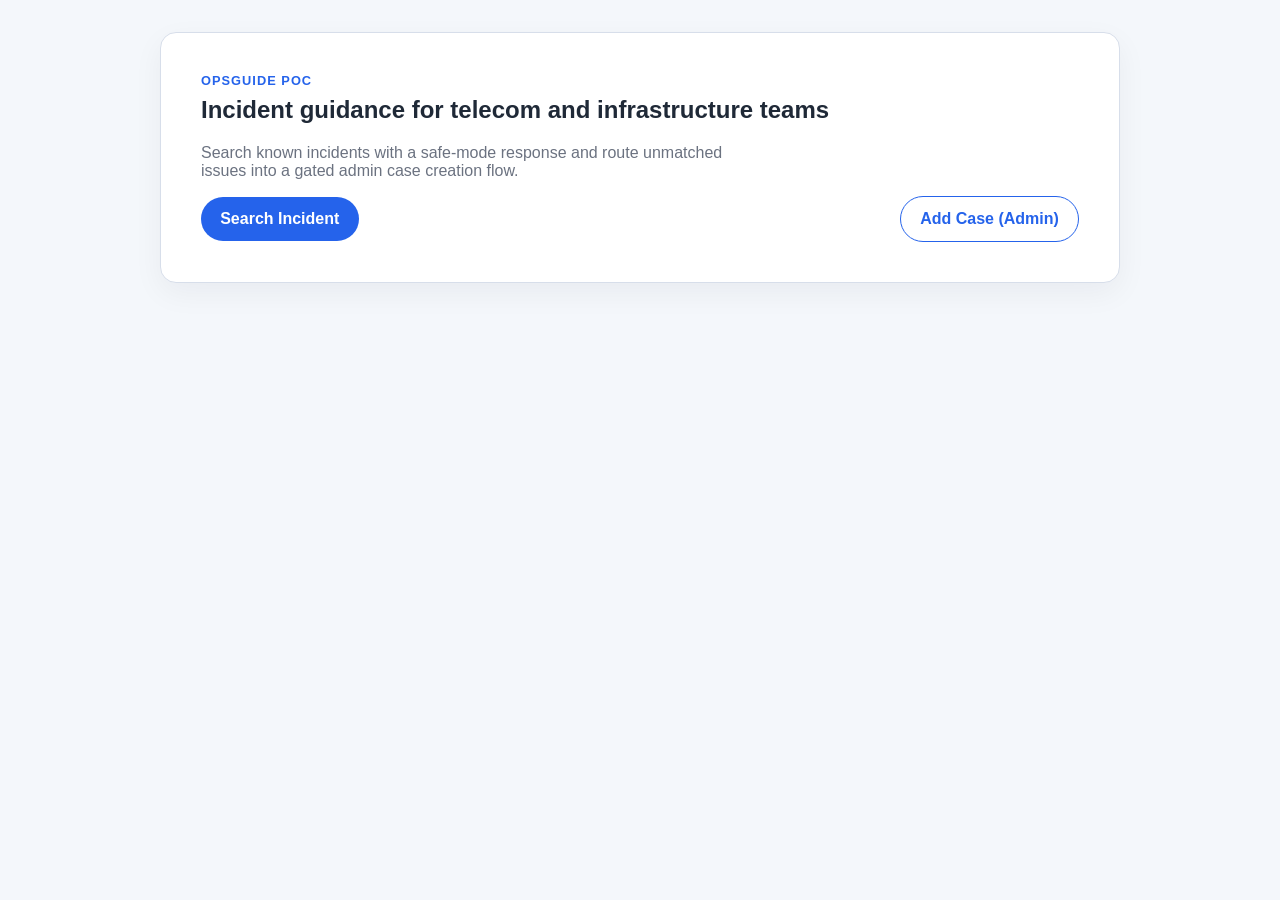
==== web/index.html @ ff8f94e8 "Add OpsGuide static web POC" ====
<!DOCTYPE html>
<html lang="en">
  <head>
    <meta charset="UTF-8" />
    <meta name="viewport" content="width=device-width, initial-scale=1.0" />
    <title>OpsGuide POC</title>
    <link rel="stylesheet" href="styles.css" />
  </head>
  <body>
    <main class="container">
      <section class="card hero">
        <p class="eyebrow">OpsGuide POC</p>
        <h1>Incident guidance for telecom and infrastructure teams</h1>
        <p class="lead">
          Search known incidents with a safe-mode response and route unmatched issues
          into a gated admin case creation flow.
        </p>
        <div class="actions">
          <a class="button" href="search.html">Search Incident</a>
          <a class="button button-secondary" href="add-case.html">Add Case (Admin)</a>
        </div>
      </section>
    </main>
  </body>
</html>
---- web/styles.css ----
:root {
  color-scheme: light;
  --bg: #f4f7fb;
  --surface: #ffffff;
  --text: #1f2937;
  --muted: #6b7280;
  --border: #d7deea;
  --primary: #2563eb;
  --primary-dark: #1d4ed8;
  --confirmed: #15803d;
  --possible: #c2410c;
  --none: #b91c1c;
}

* {
  box-sizing: border-box;
}

body {
  margin: 0;
  font-family: Arial, Helvetica, sans-serif;
  background: var(--bg);
  color: var(--text);
}

.container {
  width: min(960px, calc(100% - 2rem));
  margin: 0 auto;
  padding: 2rem 0 3rem;
}

.card {
  background: var(--surface);
  border: 1px solid var(--border);
  border-radius: 16px;
  padding: 1.5rem;
  box-shadow: 0 10px 30px rgba(15, 23, 42, 0.05);
  margin-bottom: 1.5rem;
}

.hero {
  padding: 2.5rem;
}

.page-header,
.result-header,
.actions {
  display: flex;
  justify-content: space-between;
  align-items: center;
  gap: 1rem;
  flex-wrap: wrap;
}

.eyebrow {
  text-transform: uppercase;
  letter-spacing: 0.08em;
  font-size: 0.8rem;
  color: var(--primary);
  font-weight: 700;
  margin: 0 0 0.5rem;
}

h1,
h2,
h3,
p {
  margin-top: 0;
}

.lead,
.notice {
  color: var(--muted);
  max-width: 60ch;
}

.stack-lg {
  display: grid;
  gap: 1rem;
}

label {
  display: grid;
  gap: 0.5rem;
  font-weight: 600;
}

select,
textarea,
button {
  font: inherit;
}

select,
textarea {
  width: 100%;
  border: 1px solid var(--border);
  border-radius: 10px;
  padding: 0.75rem 0.9rem;
  background: #fff;
}

.button {
  display: inline-flex;
  justify-content: center;
  align-items: center;
  gap: 0.5rem;
  padding: 0.8rem 1.2rem;
  border-radius: 999px;
  border: none;
  background: var(--primary);
  color: #fff;
  font-weight: 700;
  text-decoration: none;
  cursor: pointer;
}

.button:hover {
  background: var(--primary-dark);
}

.button-secondary {
  background: transparent;
  color: var(--primary);
  border: 1px solid var(--primary);
}

.text-link {
  color: var(--primary);
  text-decoration: none;
  font-weight: 700;
}

.badge {
  padding: 0.35rem 0.7rem;
  border-radius: 999px;
  background: rgba(37, 99, 235, 0.1);
  color: var(--primary);
  font-weight: 700;
}

.metrics,
.result-grid {
  display: grid;
  gap: 1rem;
  grid-template-columns: repeat(auto-fit, minmax(220px, 1fr));
}

.result-grid article {
  padding: 1rem;
  border-radius: 12px;
  background: #f8fafc;
}

.secondary-grid {
  margin-top: 1rem;
}

.result-card {
  border-left: 8px solid transparent;
}

.status-confirmed {
  border-left-color: var(--confirmed);
}

.status-possible {
  border-left-color: var(--possible);
}

.status-none {
  border-left-color: var(--none);
}

.hidden {
  display: none;
}

.empty-state {
  font-size: 1.1rem;
  font-weight: 700;
}

pre {
  white-space: pre-wrap;
  margin: 0;
  font-family: "Courier New", Courier, monospace;
}

@media (max-width: 640px) {
  .hero {
    padding: 1.5rem;
  }
}
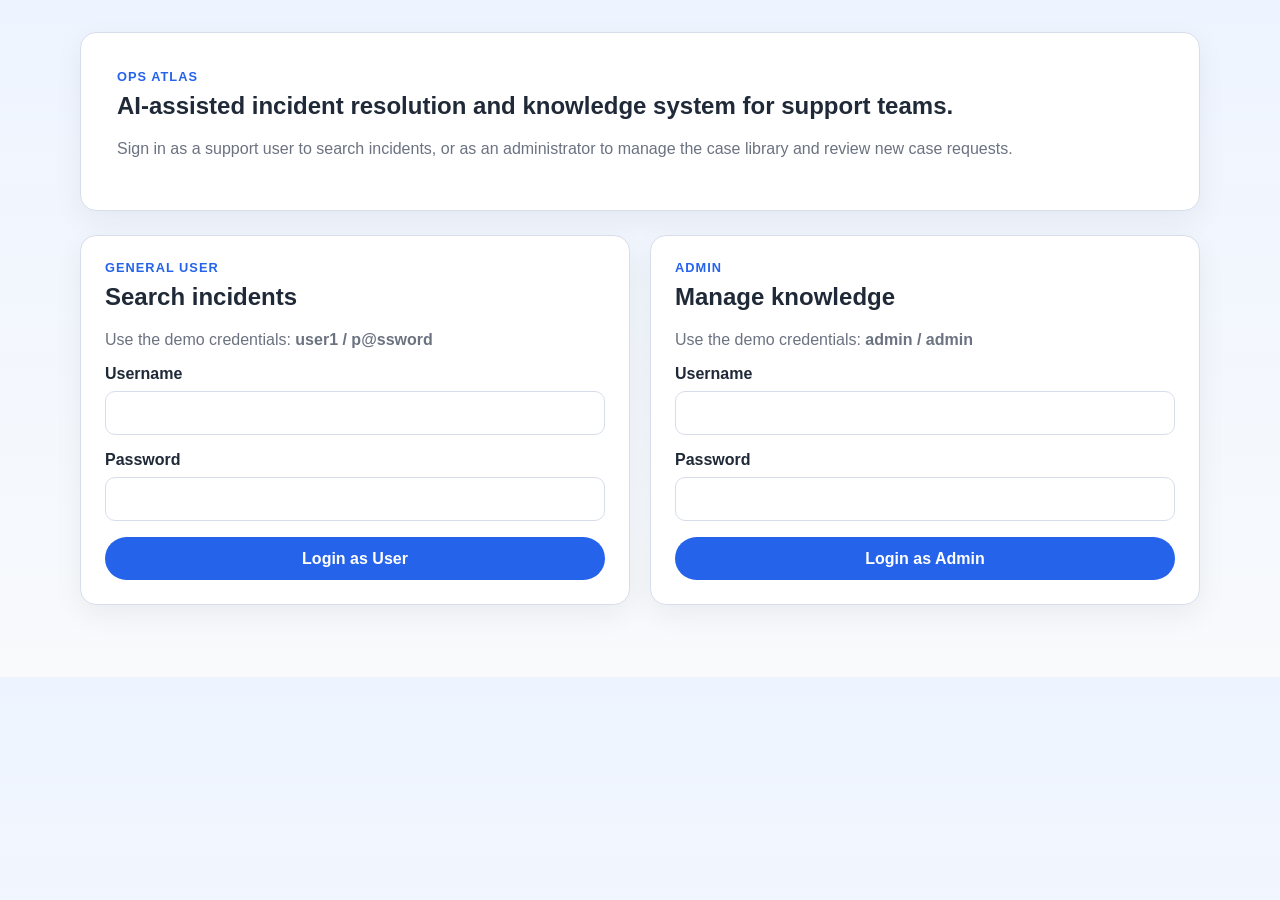
==== commit 38582a5d: "Enhance Ops Atlas workflow POC" ====
--- a/web/index.html
+++ b/web/index.html
@@ -3,23 +3,60 @@
   <head>
     <meta charset="UTF-8" />
     <meta name="viewport" content="width=device-width, initial-scale=1.0" />
-    <title>OpsGuide POC</title>
+    <title>Ops Atlas</title>
     <link rel="stylesheet" href="styles.css" />
   </head>
   <body>
     <main class="container">
       <section class="card hero">
-        <p class="eyebrow">OpsGuide POC</p>
-        <h1>Incident guidance for telecom and infrastructure teams</h1>
+        <p class="eyebrow">Ops Atlas</p>
+        <h1>AI-assisted incident resolution and knowledge system for support teams.</h1>
         <p class="lead">
-          Search known incidents with a safe-mode response and route unmatched issues
-          into a gated admin case creation flow.
+          Sign in as a support user to search incidents, or as an administrator to manage
+          the case library and review new case requests.
         </p>
-        <div class="actions">
-          <a class="button" href="search.html">Search Incident</a>
-          <a class="button button-secondary" href="add-case.html">Add Case (Admin)</a>
-        </div>
       </section>
+
+      <section class="login-grid">
+        <article class="card">
+          <p class="eyebrow">General User</p>
+          <h2>Search incidents</h2>
+          <p class="notice">Use the demo credentials: <strong>user1 / p@ssword</strong></p>
+          <form id="user-login-form" class="stack-lg">
+            <label>
+              Username
+              <input id="user-username" type="text" autocomplete="username" required />
+            </label>
+            <label>
+              Password
+              <input id="user-password" type="password" autocomplete="current-password" required />
+            </label>
+            <button type="submit" class="button">Login as User</button>
+          </form>
+        </article>
+
+        <article class="card">
+          <p class="eyebrow">Admin</p>
+          <h2>Manage knowledge</h2>
+          <p class="notice">Use the demo credentials: <strong>admin / admin</strong></p>
+          <form id="admin-login-form" class="stack-lg">
+            <label>
+              Username
+              <input id="admin-username" type="text" autocomplete="username" required />
+            </label>
+            <label>
+              Password
+              <input id="admin-password" type="password" autocomplete="current-password" required />
+            </label>
+            <button type="submit" class="button">Login as Admin</button>
+          </form>
+        </article>
+      </section>
+
+      <section id="login-message" class="card hidden status-none"></section>
     </main>
+
+    <script src="auth.js"></script>
+    <script src="app.js"></script>
   </body>
 </html>
--- a/web/styles.css
+++ b/web/styles.css
@@ -10,6 +10,7 @@
   --confirmed: #15803d;
   --possible: #c2410c;
   --none: #b91c1c;
+  --shadow: 0 10px 30px rgba(15, 23, 42, 0.06);
 }
 
 * {
@@ -19,12 +20,12 @@
 body {
   margin: 0;
   font-family: Arial, Helvetica, sans-serif;
-  background: var(--bg);
+  background: linear-gradient(180deg, #eef4ff 0%, #f8fafc 100%);
   color: var(--text);
 }
 
 .container {
-  width: min(960px, calc(100% - 2rem));
+  width: min(1120px, calc(100% - 2rem));
   margin: 0 auto;
   padding: 2rem 0 3rem;
 }
@@ -34,17 +35,34 @@
   border: 1px solid var(--border);
   border-radius: 16px;
   padding: 1.5rem;
-  box-shadow: 0 10px 30px rgba(15, 23, 42, 0.05);
+  box-shadow: var(--shadow);
   margin-bottom: 1.5rem;
 }
 
 .hero {
-  padding: 2.5rem;
+  padding: 2.25rem;
+}
+
+.login-grid,
+.admin-grid,
+.metrics,
+.result-grid {
+  display: grid;
+  gap: 1.25rem;
+}
+
+.login-grid,
+.admin-grid {
+  grid-template-columns: repeat(auto-fit, minmax(300px, 1fr));
 }
 
 .page-header,
 .result-header,
-.actions {
+.actions,
+.toolbar,
+.request-action,
+.table-actions,
+.section-heading {
   display: flex;
   justify-content: space-between;
   align-items: center;
@@ -69,9 +87,9 @@
 }
 
 .lead,
-.notice {
+.notice,
+.helper-text {
   color: var(--muted);
-  max-width: 60ch;
 }
 
 .stack-lg {
@@ -87,17 +105,24 @@
 
 select,
 textarea,
+input,
 button {
   font: inherit;
 }
 
 select,
-textarea {
+textarea,
+input {
   width: 100%;
   border: 1px solid var(--border);
   border-radius: 10px;
   padding: 0.75rem 0.9rem;
   background: #fff;
+}
+
+textarea:disabled {
+  background: #f1f5f9;
+  color: var(--muted);
 }
 
 .button {
@@ -115,8 +140,13 @@
   cursor: pointer;
 }
 
-.button:hover {
+.button:hover:not(:disabled) {
   background: var(--primary-dark);
+}
+
+.button:disabled {
+  cursor: not-allowed;
+  opacity: 0.6;
 }
 
 .button-secondary {
@@ -125,13 +155,16 @@
   border: 1px solid var(--primary);
 }
 
-.text-link {
-  color: var(--primary);
-  text-decoration: none;
-  font-weight: 700;
-}
-
-.badge {
+.button-emphasis {
+  background: var(--none);
+}
+
+.button-emphasis:hover:not(:disabled) {
+  background: #991b1b;
+}
+
+.badge,
+.role-pill {
   padding: 0.35rem 0.7rem;
   border-radius: 999px;
   background: rgba(37, 99, 235, 0.1);
@@ -141,8 +174,6 @@
 
 .metrics,
 .result-grid {
-  display: grid;
-  gap: 1rem;
   grid-template-columns: repeat(auto-fit, minmax(220px, 1fr));
 }
 
@@ -181,6 +212,28 @@
   font-weight: 700;
 }
 
+.warning-text {
+  color: var(--possible);
+  font-weight: 700;
+}
+
+.table-wrap {
+  overflow-x: auto;
+}
+
+table {
+  width: 100%;
+  border-collapse: collapse;
+}
+
+th,
+td {
+  text-align: left;
+  padding: 0.9rem 0.75rem;
+  border-bottom: 1px solid var(--border);
+  vertical-align: top;
+}
+
 pre {
   white-space: pre-wrap;
   margin: 0;
@@ -191,4 +244,9 @@
   .hero {
     padding: 1.5rem;
   }
-}
+
+  .request-action,
+  .table-actions {
+    align-items: stretch;
+  }
+}
